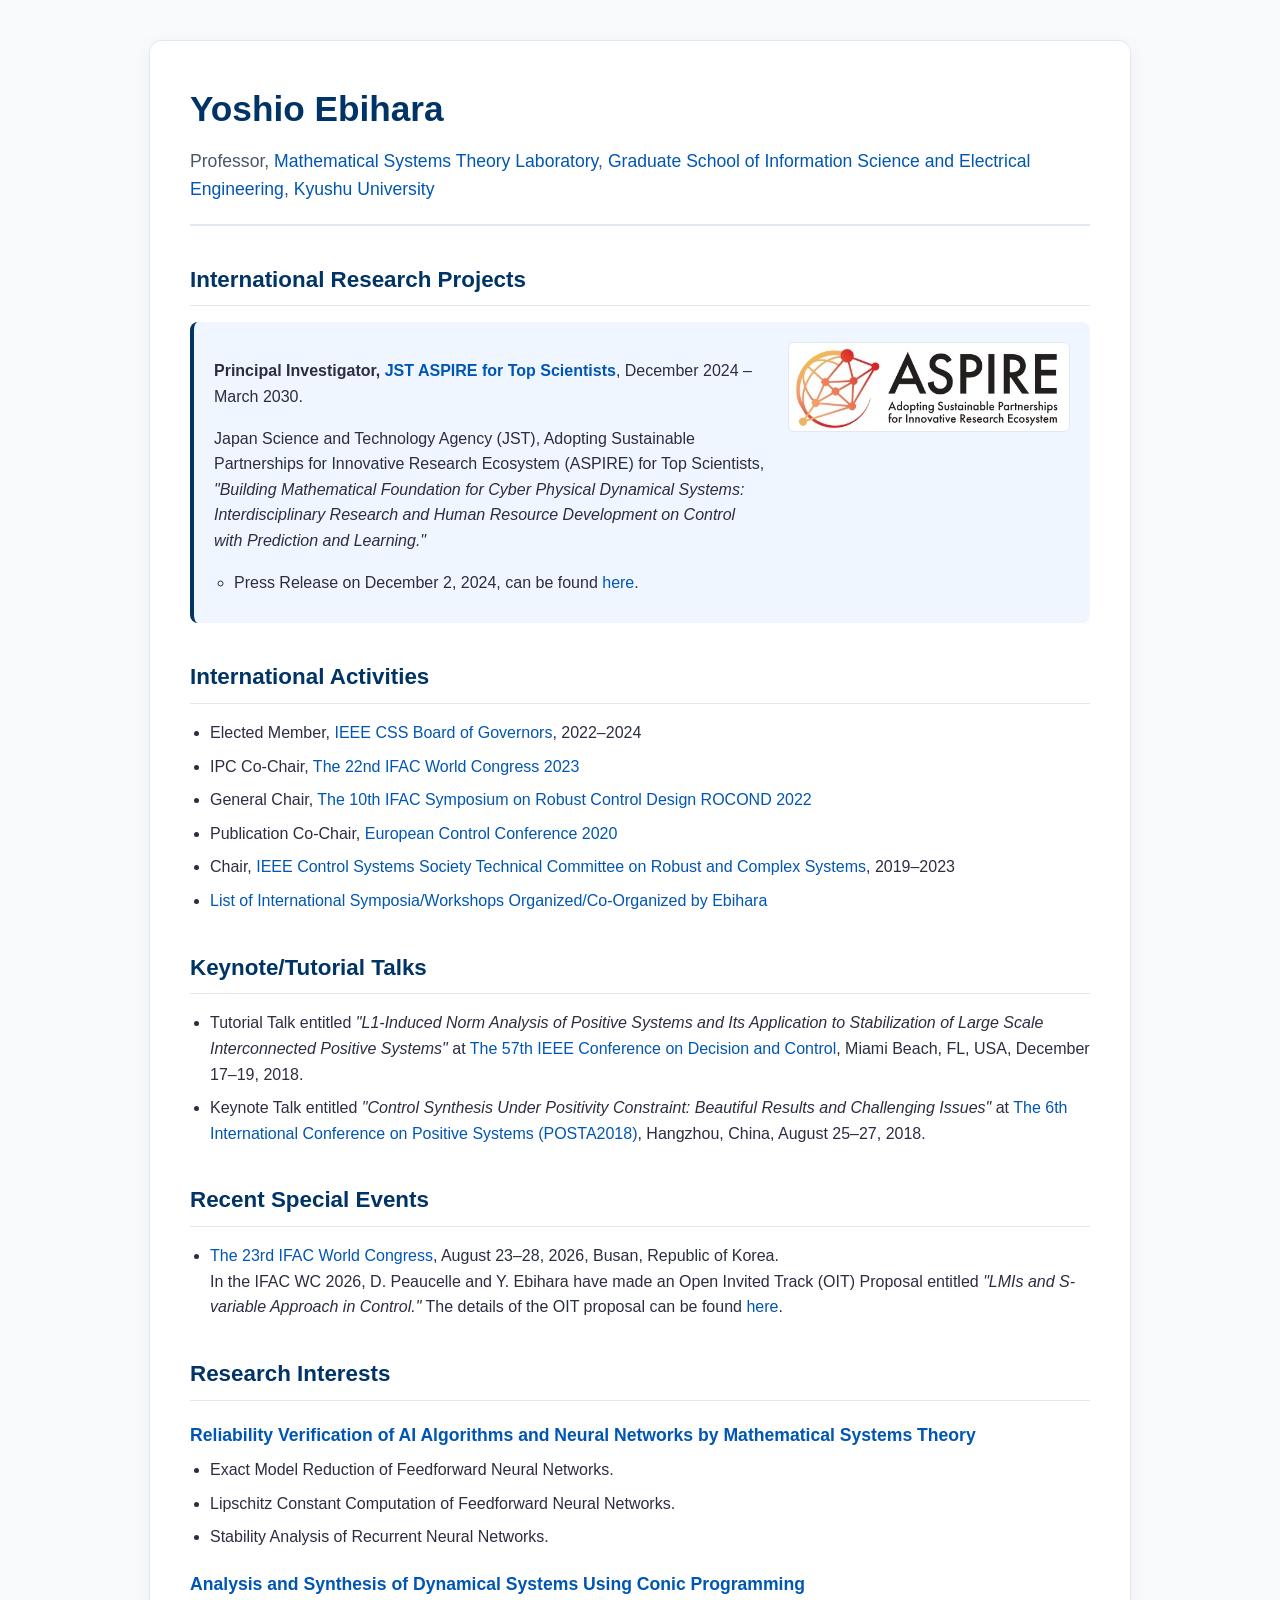
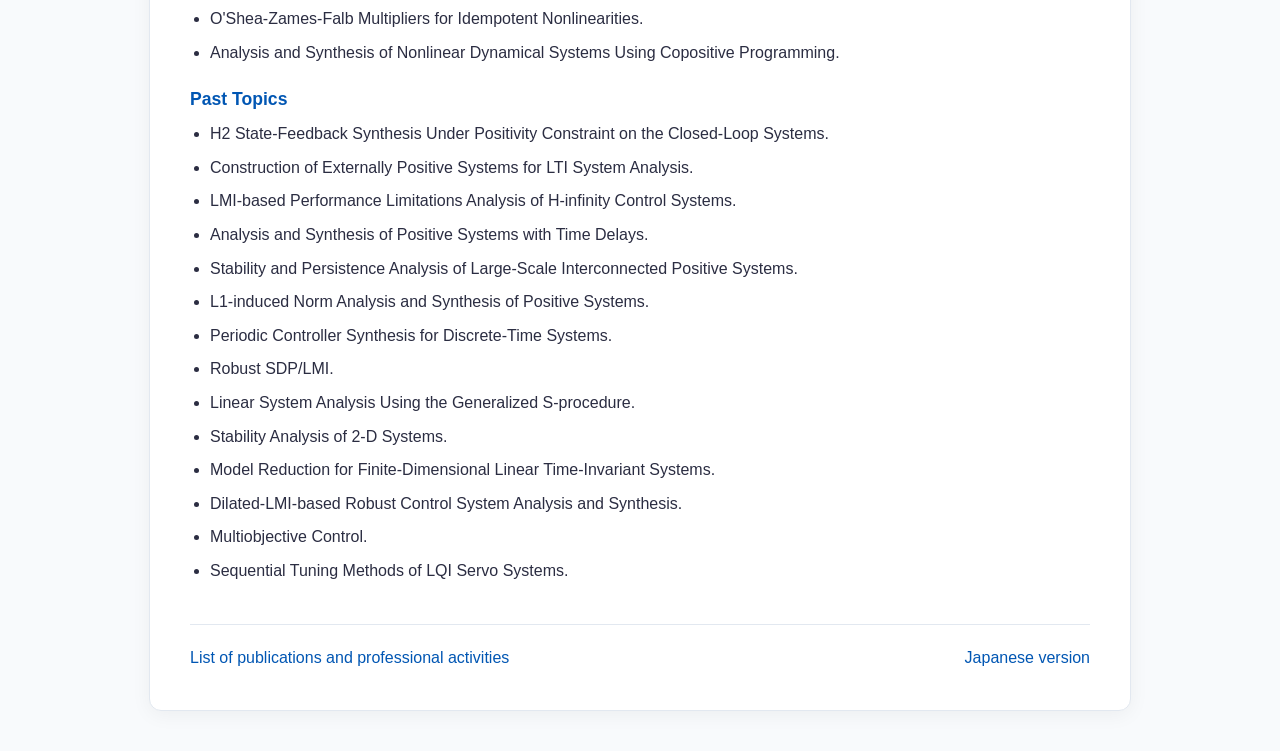
==== index.html @ e550b09a "Add files via upload" ====
<!DOCTYPE html>
<html lang="en">
<head>
    <meta charset="UTF-8">
    <meta name="viewport" content="width=device-width, initial-scale=1.0">
    <title>Yoshio Ebihara - Kyushu University</title>
    <style>
        :root {
            --primary-color: #003366;
            --secondary-color: #0056b3;
            --text-color: #2b2d42;
            --bg-color: #f8fafc;
            --card-bg: #ffffff;
            --border-color: #e2e8f0;
            --accent-bg: #eff6ff;
        }

        body {
            font-family: -apple-system, BlinkMacSystemFont, "Segoe UI", Roboto, "Helvetica Neue", Arial, sans-serif;
            background-color: var(--bg-color);
            color: var(--text-color);
            line-height: 1.6;
            margin: 0;
            padding: 40px 20px;
        }

        .container {
            max-width: 900px;
            margin: 0 auto;
            background: var(--card-bg);
            padding: 40px;
            border-radius: 12px;
            box-shadow: 0 4px 20px rgba(0, 0, 0, 0.05);
            border: 1px solid var(--border-color);
        }

        header {
            border-bottom: 2px solid var(--border-color);
            padding-bottom: 20px;
            margin-bottom: 30px;
        }

        h1 {
            color: var(--primary-color);
            font-size: 2.2rem;
            margin: 0 0 10px 0;
        }

        .title-info {
            font-size: 1.1rem;
            color: #4a5568;
            margin: 0;
        }

        h2 {
            color: var(--primary-color);
            border-bottom: 1px solid var(--border-color);
            padding-bottom: 8px;
            margin-top: 36px;
            margin-bottom: 16px;
            font-size: 1.4rem;
        }

        h3 {
            color: var(--secondary-color);
            font-size: 1.1rem;
            margin-top: 20px;
            margin-bottom: 8px;
        }

        a {
            color: var(--secondary-color);
            text-decoration: none;
            transition: color 0.2s;
        }

        a:hover {
            text-decoration: underline;
        }

        /* Responsive Layout for Project Card */
        .project-card {
            display: flex;
            gap: 20px;
            align-items: flex-start;
            background: var(--accent-bg);
            padding: 20px;
            border-radius: 8px;
            border-left: 4px solid var(--primary-color);
        }

        .project-content {
            flex: 1;
        }

        .project-img {
            max-width: 280px;
            width: 100%;
            height: auto;
            border-radius: 6px;
            border: 1px solid var(--border-color);
        }

        ul {
            padding-left: 20px;
            margin: 8px 0;
        }

        li {
            margin-bottom: 8px;
        }

        .sub-list {
            list-style-type: circle;
            margin-top: 4px;
        }

        .footer-nav {
            margin-top: 40px;
            padding-top: 20px;
            border-top: 1px solid var(--border-color);
            display: flex;
            gap: 20px;
            justify-content: space-between;
            font-weight: 500;
        }

        @media (max-width: 768px) {
            .container {
                padding: 20px;
            }
            .project-card {
                flex-direction: column-reverse;
            }
            .project-img {
                max-width: 100%;
            }
            .footer-nav {
                flex-direction: column;
                gap: 10px;
            }
        }
    </style>
</head>
<body>

<div class="container">

    <header>
        <h1>Yoshio Ebihara</h1>
        <p class="title-info">
            Professor, 
            <a href="https://ctrl.ees.kyushu-u.ac.jp/en/index.html">Mathematical Systems Theory Laboratory</a>, 
            <a href="https://www.isee.kyushu-u.ac.jp/e/">Graduate School of Information Science and Electrical Engineering</a>, 
            <a href="http://www.kyushu-u.ac.jp/en/">Kyushu University</a>
        </p>
    </header>

    <main>
        <!-- International Research Projects -->
        <section>
            <h2>International Research Projects</h2>
            <div class="project-card">
                <div class="project-content">
                    <p><strong>Principal Investigator, <a href="https://www.jst.go.jp/aspire/en/about_en.html">JST ASPIRE for Top Scientists</a></strong>, December 2024 – March 2030.</p>
                    <p>Japan Science and Technology Agency (JST), Adopting Sustainable Partnerships for Innovative Research Ecosystem (ASPIRE) for Top Scientists,<br>
                    <em>"Building Mathematical Foundation for Cyber Physical Dynamical Systems: Interdisciplinary Research and Human Resource Development on Control with Prediction and Learning."</em></p>
                    <ul class="sub-list">
                        <li>Press Release on December 2, 2024, can be found <a href="https://www.jst.go.jp/pr/info/info1737/index_e.html">here</a>.</li>
                    </ul>
                </div>
                <img src="logo_ENG.jpg" alt="ASPIRE Logo" class="project-img">
            </div>
        </section>

        <!-- International Activities -->
        <section>
            <h2>International Activities</h2>
            <ul>
                <li>Elected Member, <a href="http://ieeecss.org/committee/board-of-governors">IEEE CSS Board of Governors</a>, 2022–2024</li>
                <li>IPC Co-Chair, <a href="https://www.ifac2023.org/">The 22nd IFAC World Congress 2023</a></li>
                <li>General Chair, <a href="https://www.sciencedirect.com/journal/ifac-papersonline/vol/55/issue/25">The 10th IFAC Symposium on Robust Control Design ROCOND 2022</a></li>
                <li>Publication Co-Chair, <a href="https://ieeexplore.ieee.org/xpl/conhome/9137088/proceeding">European Control Conference 2020</a></li>
                <li>Chair, <a href="http://ieeecss.org/technical-committee/robust-complex-systems">IEEE Control Systems Society Technical Committee on Robust and Complex Systems</a>, 2019–2023</li>
                <li><a href="ws.html">List of International Symposia/Workshops Organized/Co-Organized by Ebihara</a></li>
            </ul>
        </section>

        <!-- Keynote/Tutorial Talks -->
        <section>
            <h2>Keynote/Tutorial Talks</h2>
            <ul>
                <li>
                    Tutorial Talk entitled <em>"L1-Induced Norm Analysis of Positive Systems and Its Application to Stabilization of Large Scale Interconnected Positive Systems"</em> at 
                    <a href="https://cdc2018.ieeecss.org/program.php">The 57th IEEE Conference on Decision and Control</a>, Miami Beach, FL, USA, December 17–19, 2018.
                </li>
                <li>
                    Keynote Talk entitled <em>"Control Synthesis Under Positivity Constraint: Beautiful Results and Challenging Issues"</em> at 
                    <a href="./WS/POSTA2018.pdf">The 6th International Conference on Positive Systems (POSTA2018)</a>, Hangzhou, China, August 25–27, 2018.
                </li>
            </ul>
        </section>

        <!-- Recent Special Events -->
        <section>
            <h2>Recent Special Events</h2>
            <ul>
                <li>
                    <a href="https://www.ifac2026.org/">The 23rd IFAC World Congress</a>, August 23–28, 2026, Busan, Republic of Korea.
                    <br>In the IFAC WC 2026, D. Peaucelle and Y. Ebihara have made an Open Invited Track (OIT) Proposal entitled <em>"LMIs and S-variable Approach in Control."</em> The details of the OIT proposal can be found <a href="IFACWC2026OIT.html">here</a>.
                </li>
            </ul>
        </section>

        <!-- Research Interests -->
        <section>
            <h2>Research Interests</h2>
            
            <h3>Reliability Verification of AI Algorithms and Neural Networks by Mathematical Systems Theory</h3>
            <ul>
                <li>Exact Model Reduction of Feedforward Neural Networks.</li>
                <li>Lipschitz Constant Computation of Feedforward Neural Networks.</li>
                <li>Stability Analysis of Recurrent Neural Networks.</li>
            </ul>

            <h3>Analysis and Synthesis of Dynamical Systems Using Conic Programming</h3>
            <ul>
                <li>O'Shea-Zames-Falb Multipliers for Idempotent Nonlinearities.</li>
                <li>Analysis and Synthesis of Nonlinear Dynamical Systems Using Copositive Programming.</li>
            </ul>

            <h3>Past Topics</h3>
            <ul>
                <li>H2 State-Feedback Synthesis Under Positivity Constraint on the Closed-Loop Systems.</li>
                <li>Construction of Externally Positive Systems for LTI System Analysis.</li>
                <li>LMI-based Performance Limitations Analysis of H-infinity Control Systems.</li>
                <li>Analysis and Synthesis of Positive Systems with Time Delays.</li>
                <li>Stability and Persistence Analysis of Large-Scale Interconnected Positive Systems.</li>
                <li>L1-induced Norm Analysis and Synthesis of Positive Systems.</li>
                <li>Periodic Controller Synthesis for Discrete-Time Systems.</li>
                <li>Robust SDP/LMI.</li>
                <li>Linear System Analysis Using the Generalized S-procedure.</li>
                <li>Stability Analysis of 2-D Systems.</li>
                <li>Model Reduction for Finite-Dimensional Linear Time-Invariant Systems.</li>
                <li>Dilated-LMI-based Robust Control System Analysis and Synthesis.</li>
                <li>Multiobjective Control.</li>
                <li>Sequential Tuning Methods of LQI Servo Systems.</li>
            </ul>
        </section>
    </main>

    <footer class="footer-nav">
        <a href="achievements.html">List of publications and professional activities</a>
        <a href="index-j.html">Japanese version</a>
    </footer>

</div>

</body>
</html>
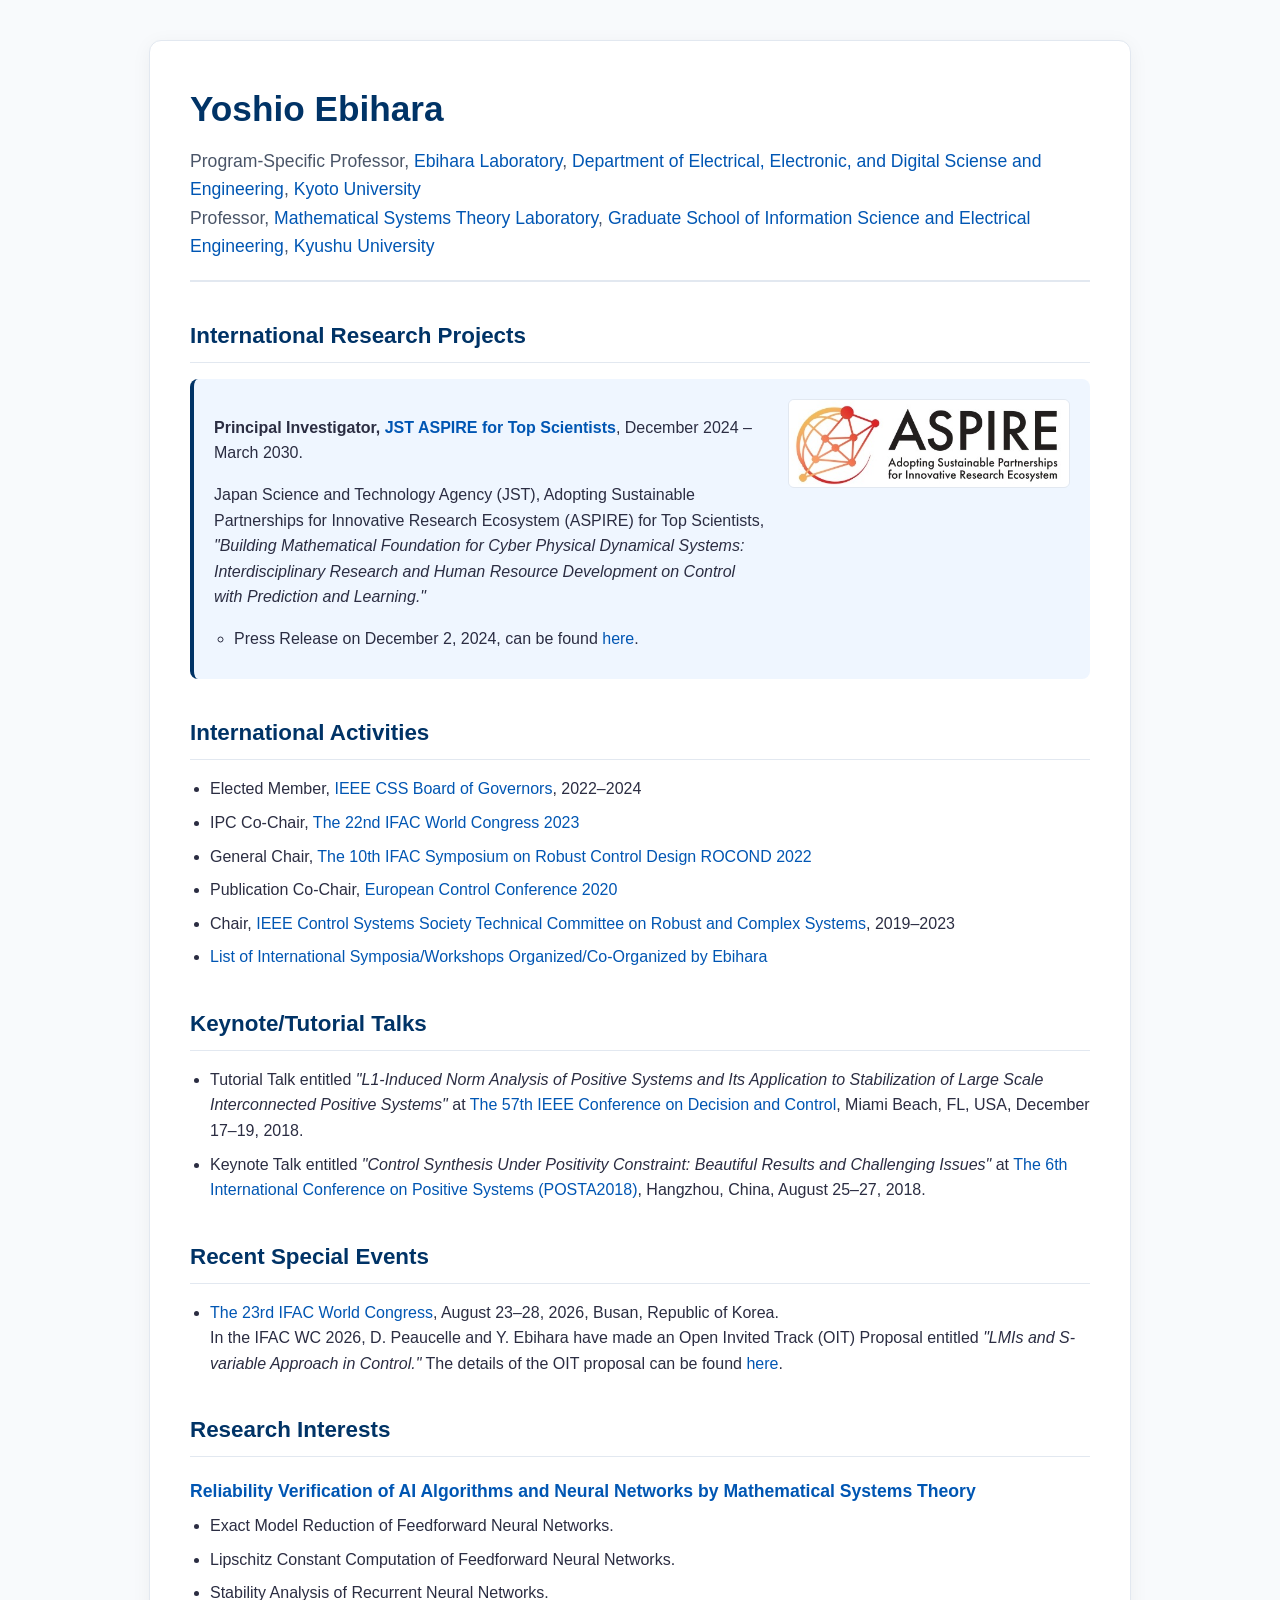
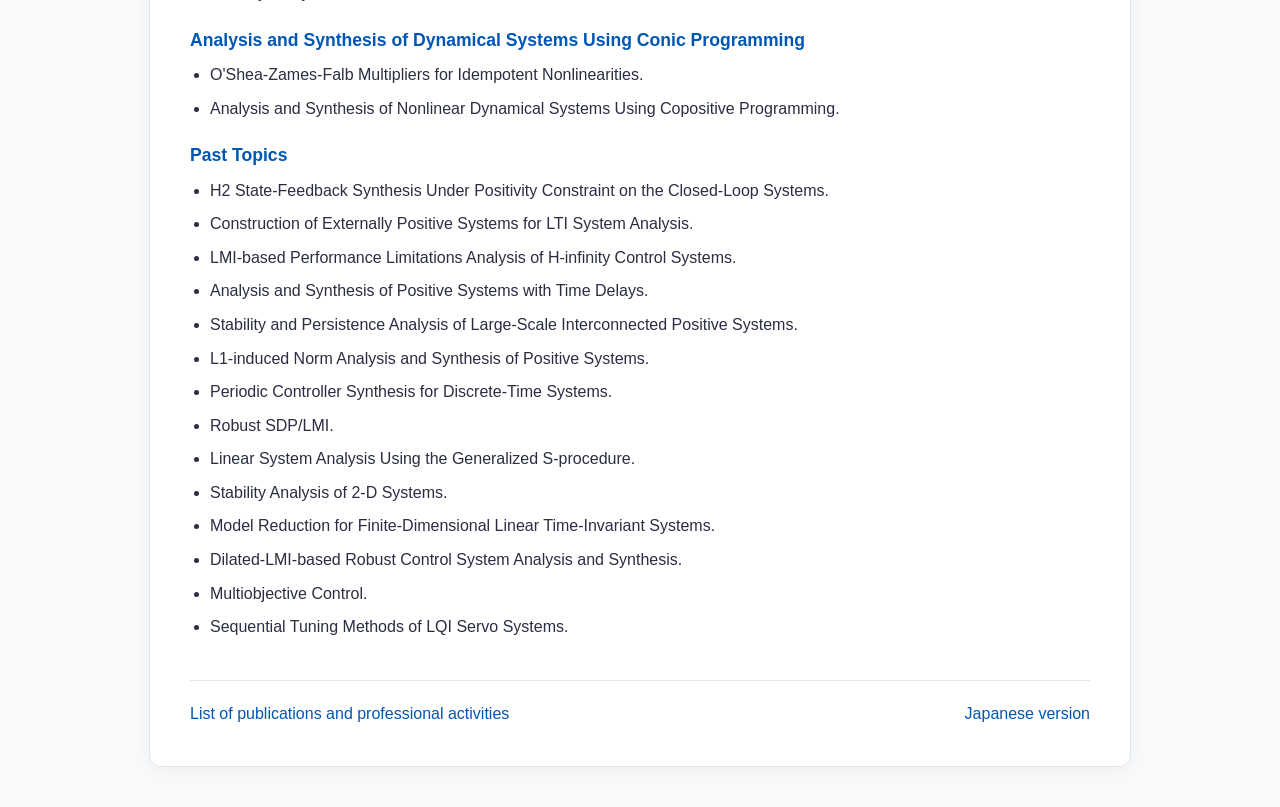
==== commit 06503bc2: "Add files via upload" ====
--- a/index.html
+++ b/index.html
@@ -149,6 +149,12 @@
     <header>
         <h1>Yoshio Ebihara</h1>
         <p class="title-info">
+            Program-Specific Professor, 
+            <a href="https://yoshio-ebihara.github.io/lab/en/index.html">Ebihara Laboratory</a>, 
+            <a href="https://www.ee.t.kyoto-u.ac.jp/en/information/overview">Department of Electrical, Electronic, and Digital Sciense and Engineering</a>, 
+            <a href="https://www.kyoto-u.ac.jp/en/">Kyoto University</a>
+        </p>
+        <p class="title-info">
             Professor, 
             <a href="https://ctrl.ees.kyushu-u.ac.jp/en/index.html">Mathematical Systems Theory Laboratory</a>, 
             <a href="https://www.isee.kyushu-u.ac.jp/e/">Graduate School of Information Science and Electrical Engineering</a>, 
@@ -257,4 +263,4 @@
 </div>
 
 </body>
-</html>+</html>
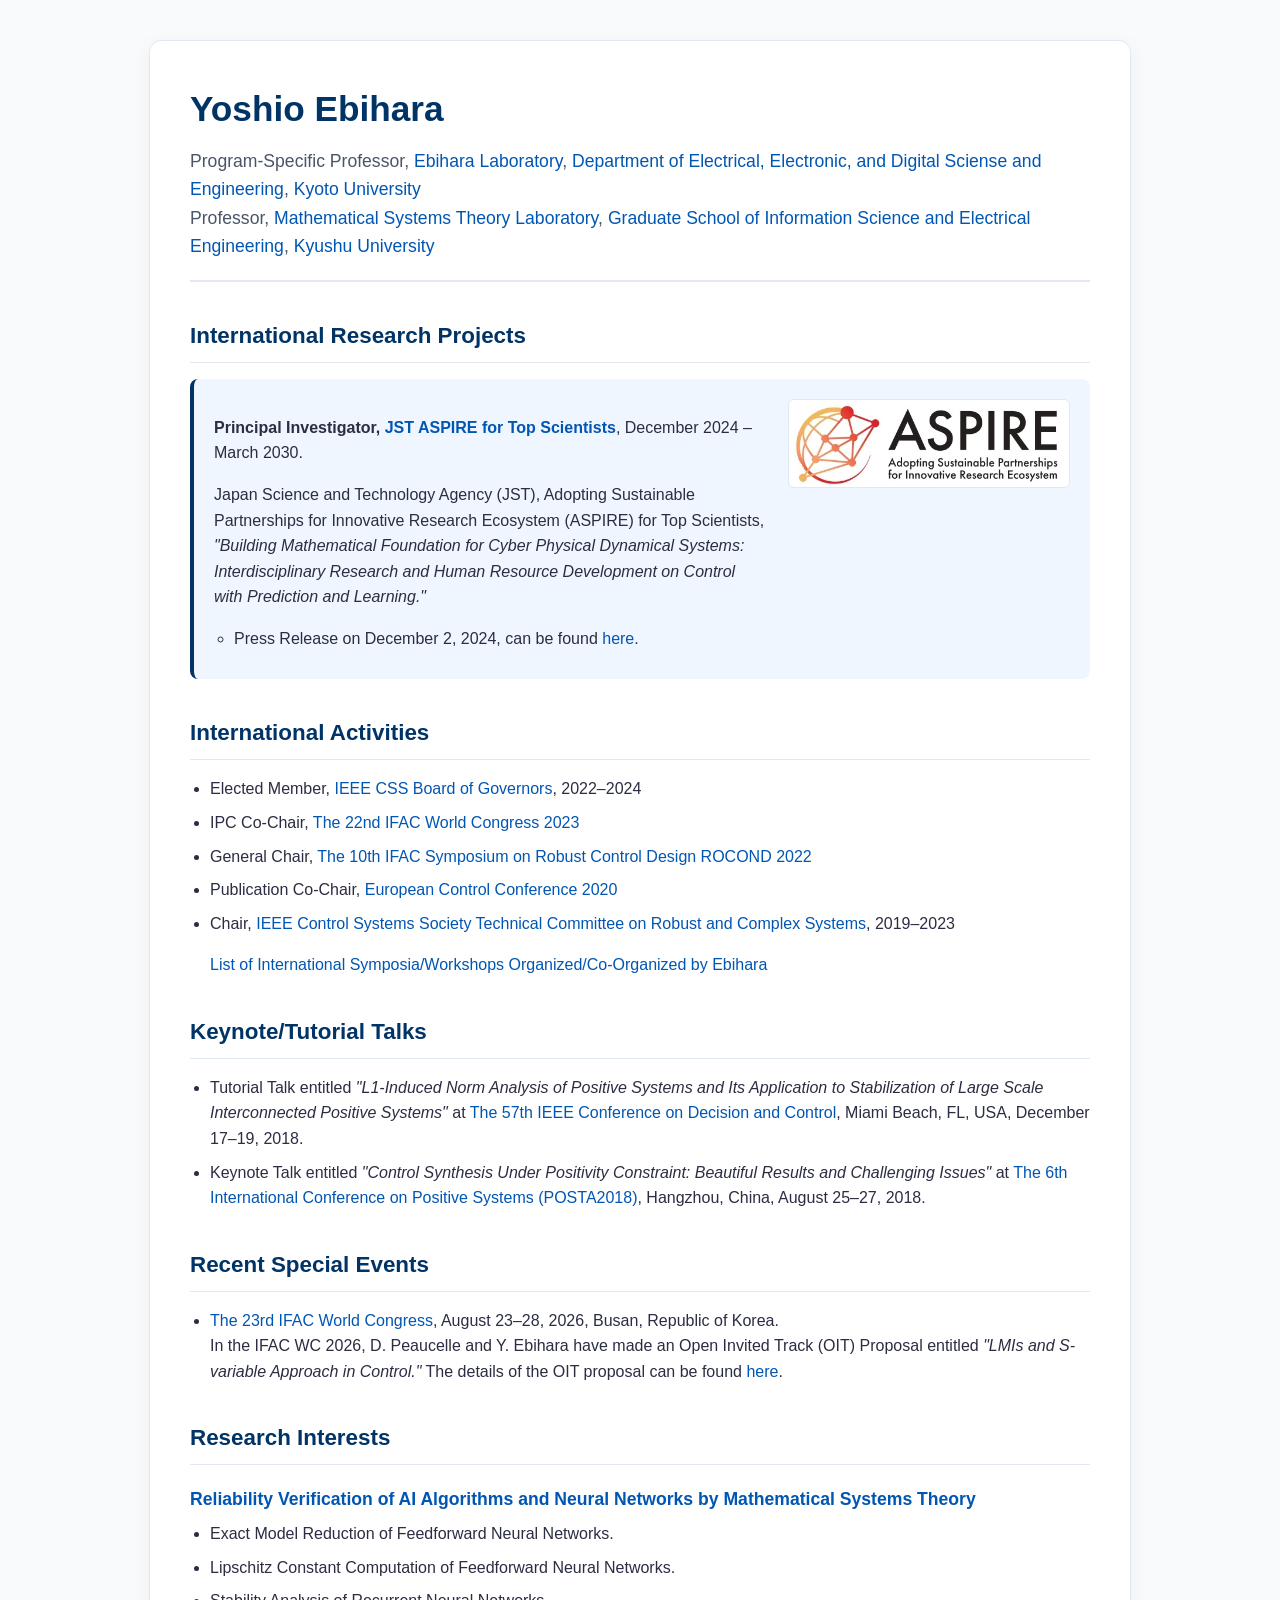
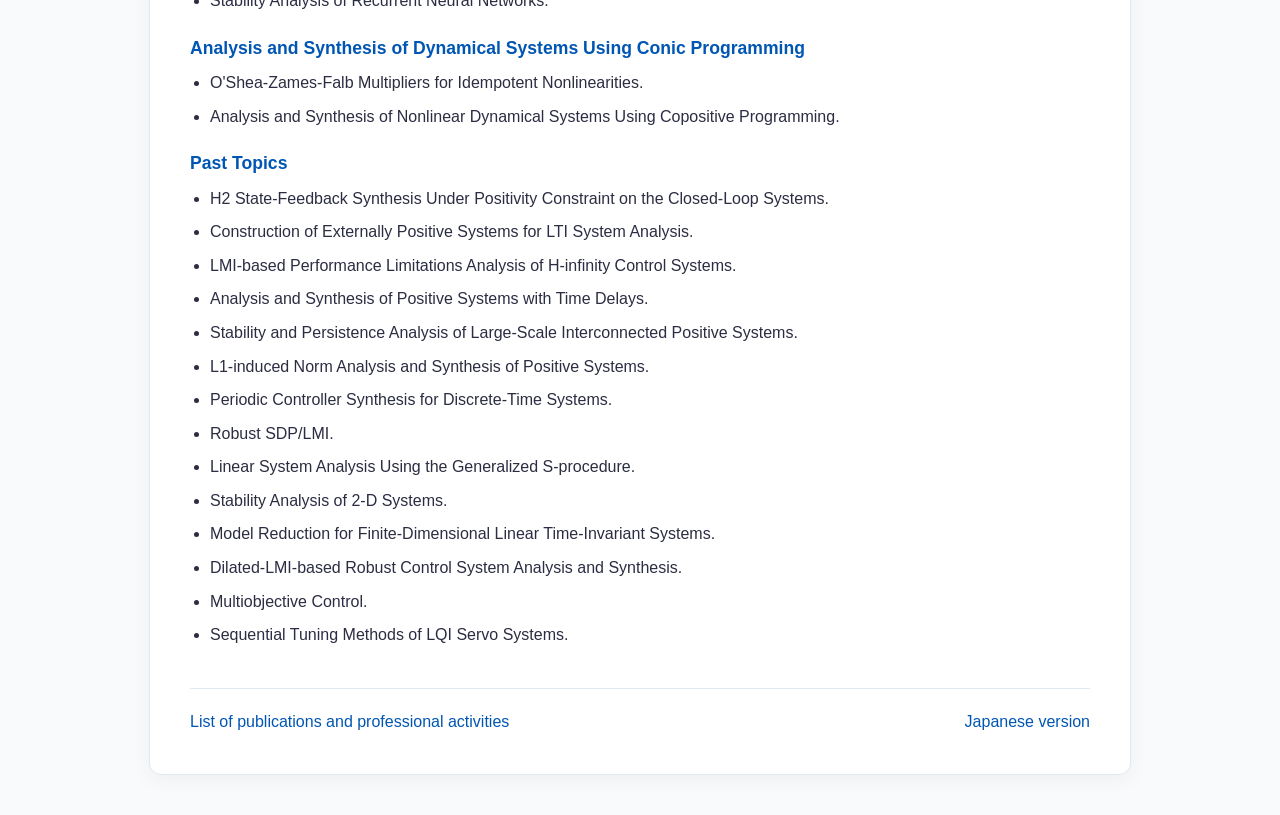
==== commit acf87b88: "Add files via upload" ====
--- a/index.html
+++ b/index.html
@@ -187,8 +187,8 @@
                 <li>IPC Co-Chair, <a href="https://www.ifac2023.org/">The 22nd IFAC World Congress 2023</a></li>
                 <li>General Chair, <a href="https://www.sciencedirect.com/journal/ifac-papersonline/vol/55/issue/25">The 10th IFAC Symposium on Robust Control Design ROCOND 2022</a></li>
                 <li>Publication Co-Chair, <a href="https://ieeexplore.ieee.org/xpl/conhome/9137088/proceeding">European Control Conference 2020</a></li>
-                <li>Chair, <a href="http://ieeecss.org/technical-committee/robust-complex-systems">IEEE Control Systems Society Technical Committee on Robust and Complex Systems</a>, 2019–2023</li>
-                <li><a href="ws.html">List of International Symposia/Workshops Organized/Co-Organized by Ebihara</a></li>
+                <li>Chair, <a href="http://ieeecss.org/technical-committee/robust-complex-systems">IEEE Control Systems Society Technical Committee on Robust and Complex Systems</a>, 2019–2023</li><p>
+                <a href="ws.html">List of International Symposia/Workshops Organized/Co-Organized by Ebihara</a>
             </ul>
         </section>
 
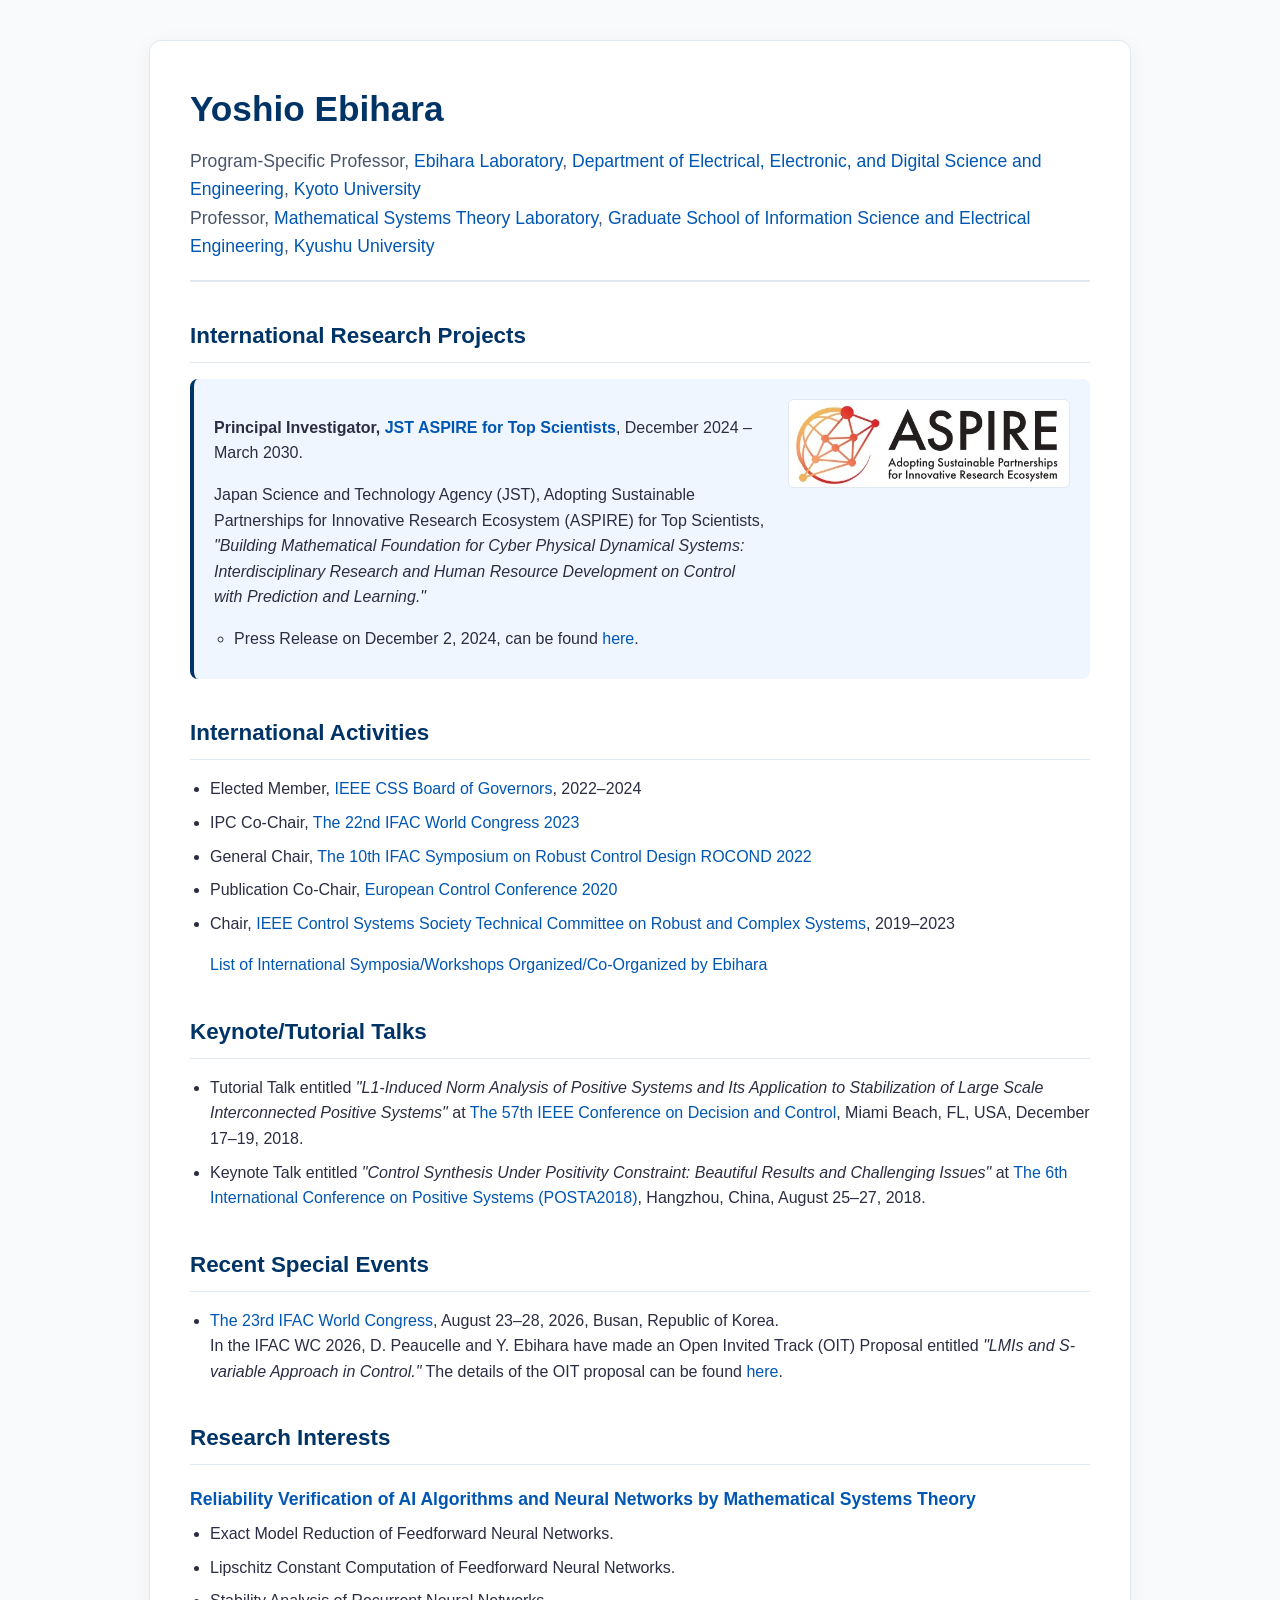
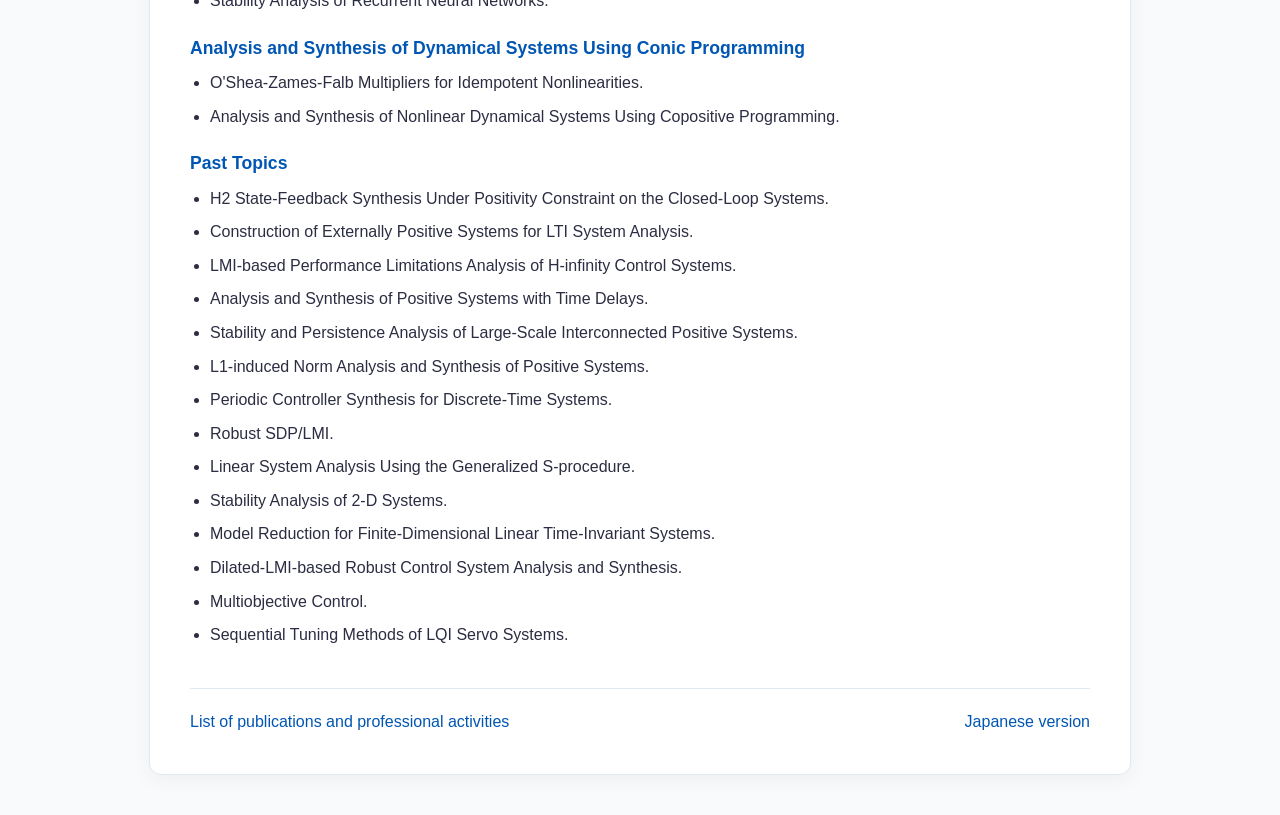
==== commit ed422f83: "Fix typo in department name in index.html" ====
--- a/index.html
+++ b/index.html
@@ -151,7 +151,7 @@
         <p class="title-info">
             Program-Specific Professor, 
             <a href="https://yoshio-ebihara.github.io/lab/en/index.html">Ebihara Laboratory</a>, 
-            <a href="https://www.ee.t.kyoto-u.ac.jp/en/information/overview">Department of Electrical, Electronic, and Digital Sciense and Engineering</a>, 
+            <a href="https://www.ee.t.kyoto-u.ac.jp/en/information/overview">Department of Electrical, Electronic, and Digital Science and Engineering</a>, 
             <a href="https://www.kyoto-u.ac.jp/en/">Kyoto University</a>
         </p>
         <p class="title-info">
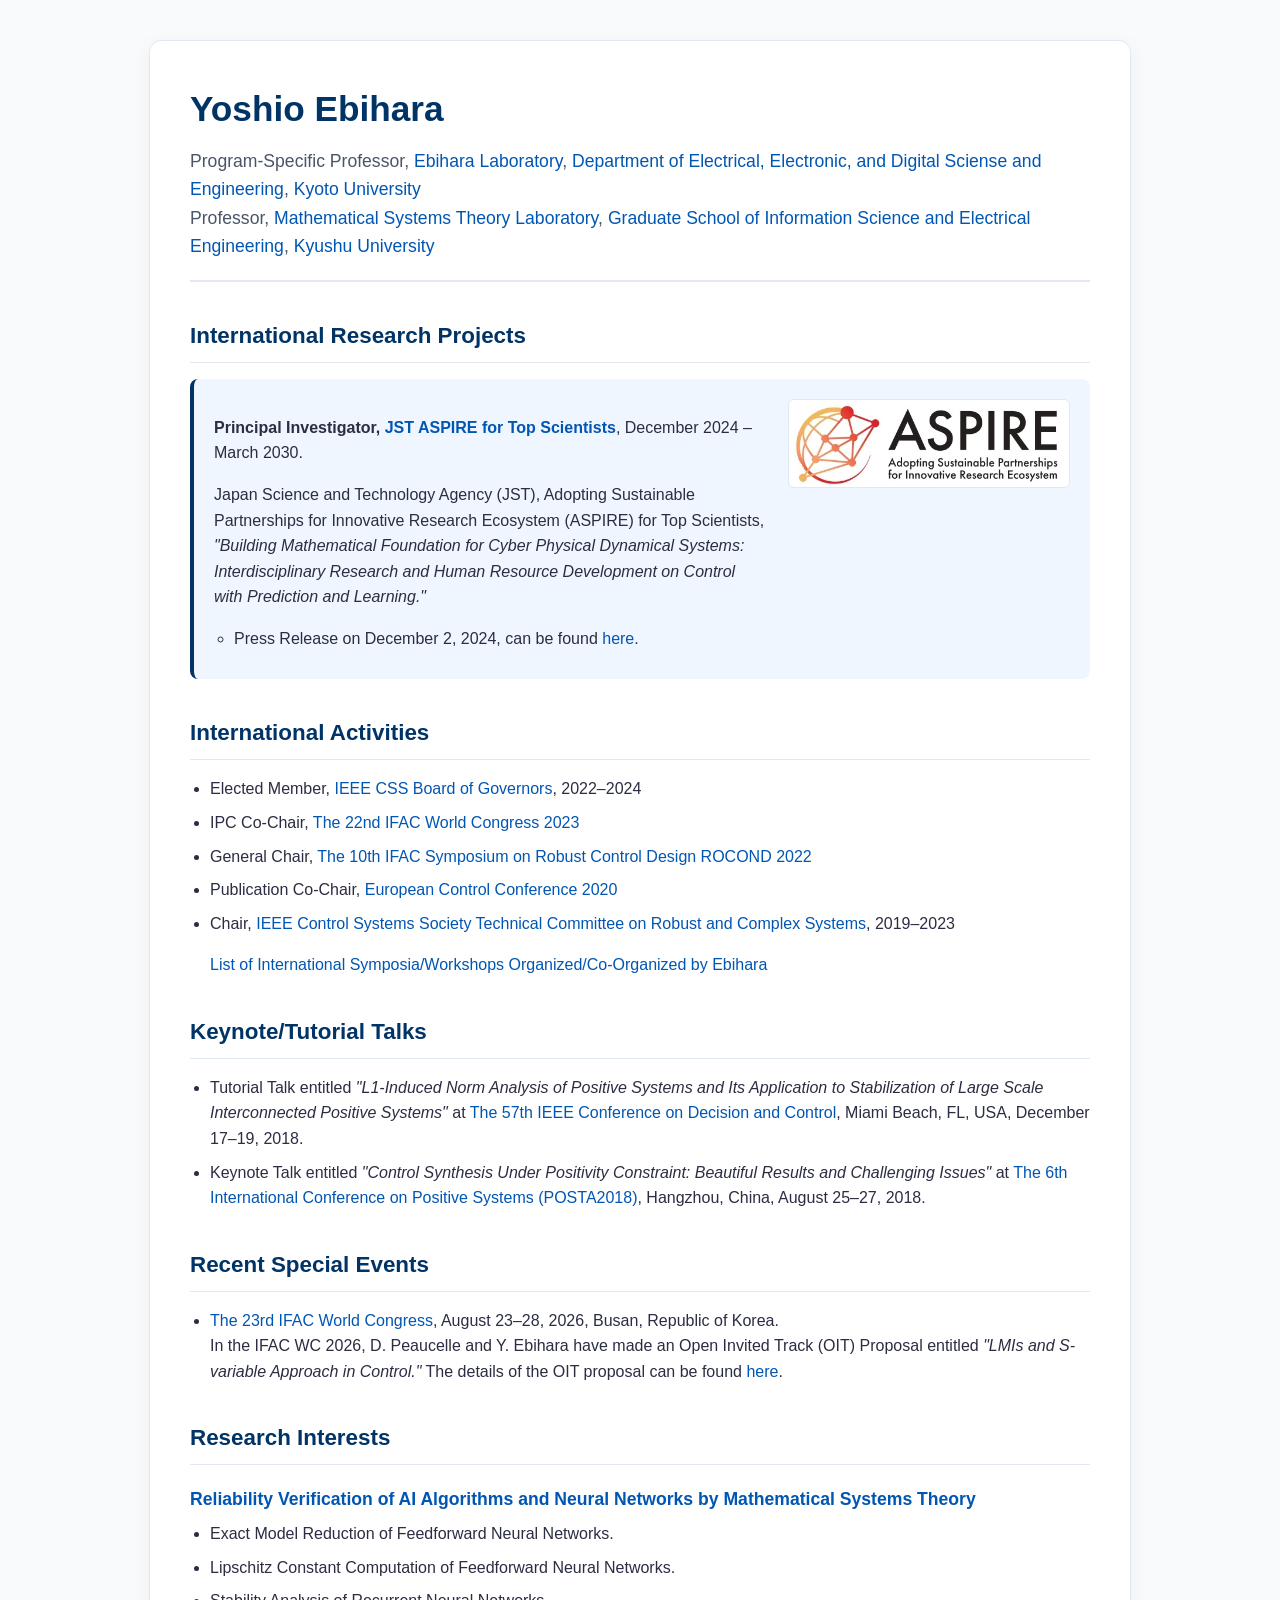
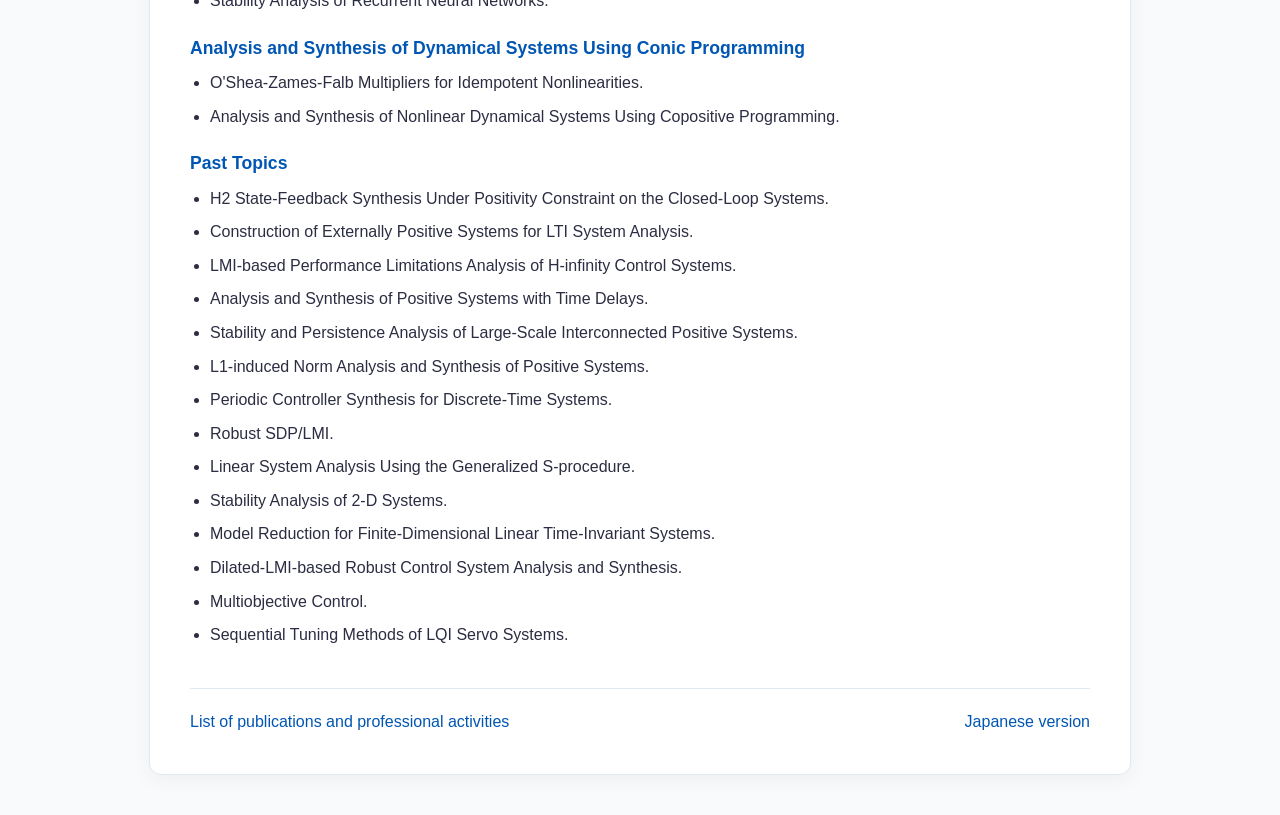
==== commit ce58b982: "Add files via upload" ====
--- a/index.html
+++ b/index.html
@@ -151,7 +151,7 @@
         <p class="title-info">
             Program-Specific Professor, 
             <a href="https://yoshio-ebihara.github.io/lab/en/index.html">Ebihara Laboratory</a>, 
-            <a href="https://www.ee.t.kyoto-u.ac.jp/en/information/overview">Department of Electrical, Electronic, and Digital Science and Engineering</a>, 
+            <a href="https://www.ee.t.kyoto-u.ac.jp/en/information/overview">Department of Electrical, Electronic, and Digital Sciense and Engineering</a>, 
             <a href="https://www.kyoto-u.ac.jp/en/">Kyoto University</a>
         </p>
         <p class="title-info">
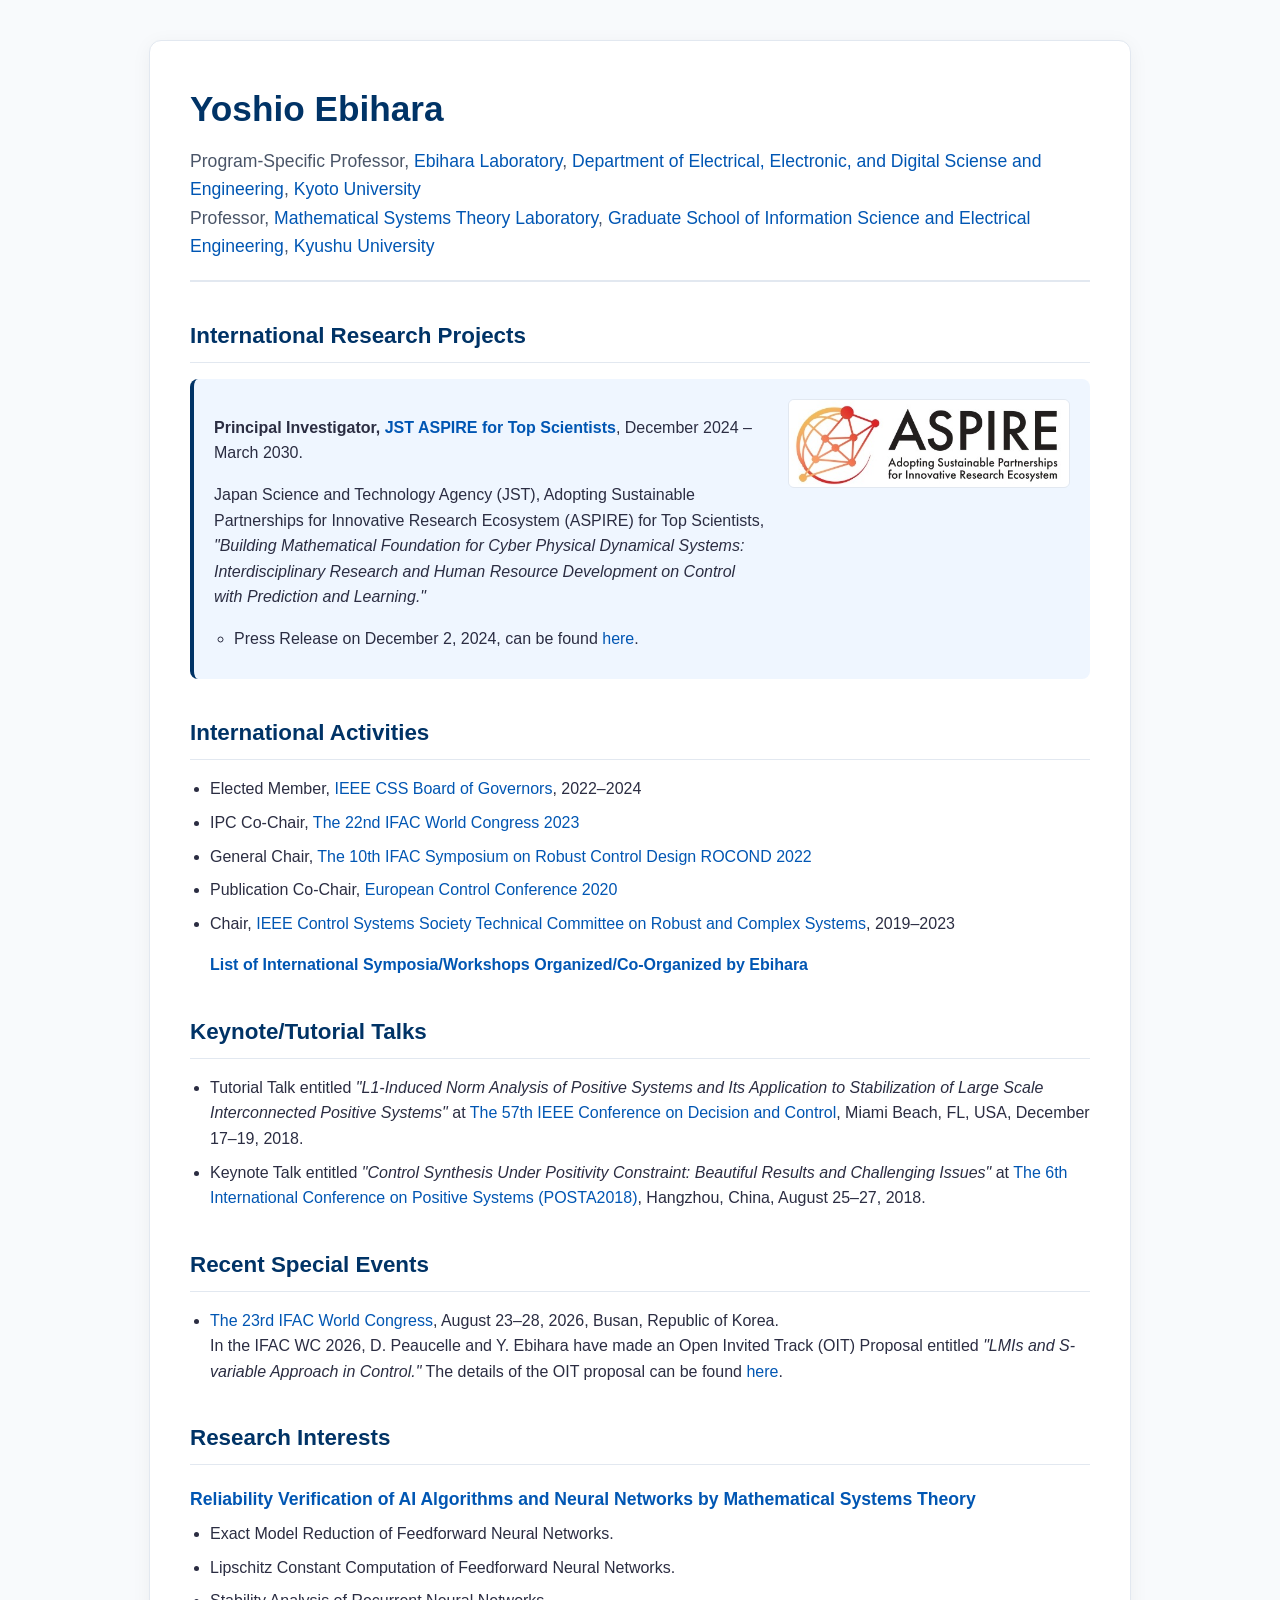
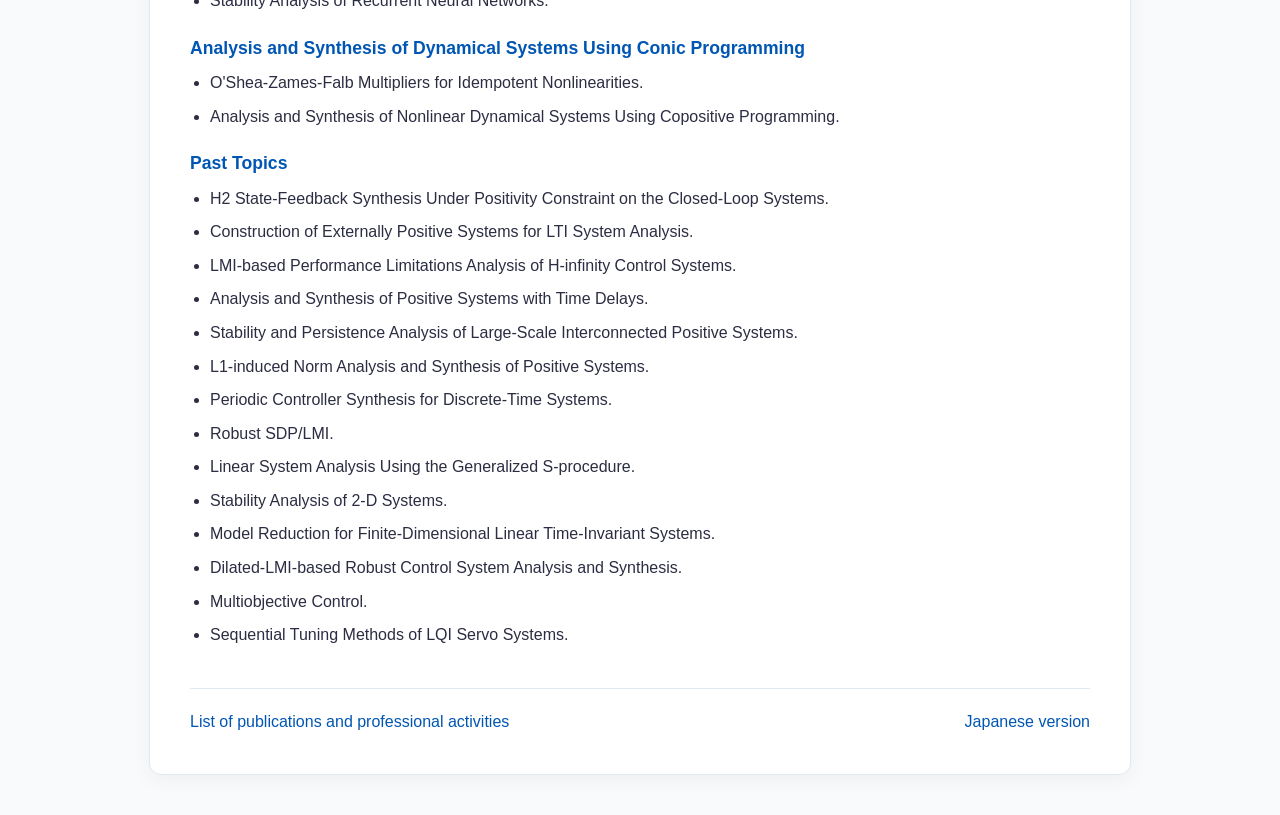
==== commit 73b4ee1b: "Add files via upload" ====
--- a/index.html
+++ b/index.html
@@ -188,7 +188,7 @@
                 <li>General Chair, <a href="https://www.sciencedirect.com/journal/ifac-papersonline/vol/55/issue/25">The 10th IFAC Symposium on Robust Control Design ROCOND 2022</a></li>
                 <li>Publication Co-Chair, <a href="https://ieeexplore.ieee.org/xpl/conhome/9137088/proceeding">European Control Conference 2020</a></li>
                 <li>Chair, <a href="http://ieeecss.org/technical-committee/robust-complex-systems">IEEE Control Systems Society Technical Committee on Robust and Complex Systems</a>, 2019–2023</li><p>
-                <a href="ws.html">List of International Symposia/Workshops Organized/Co-Organized by Ebihara</a>
+                <a href="ws.html"><strong>List of International Symposia/Workshops Organized/Co-Organized by Ebihara</strong></a>
             </ul>
         </section>
 
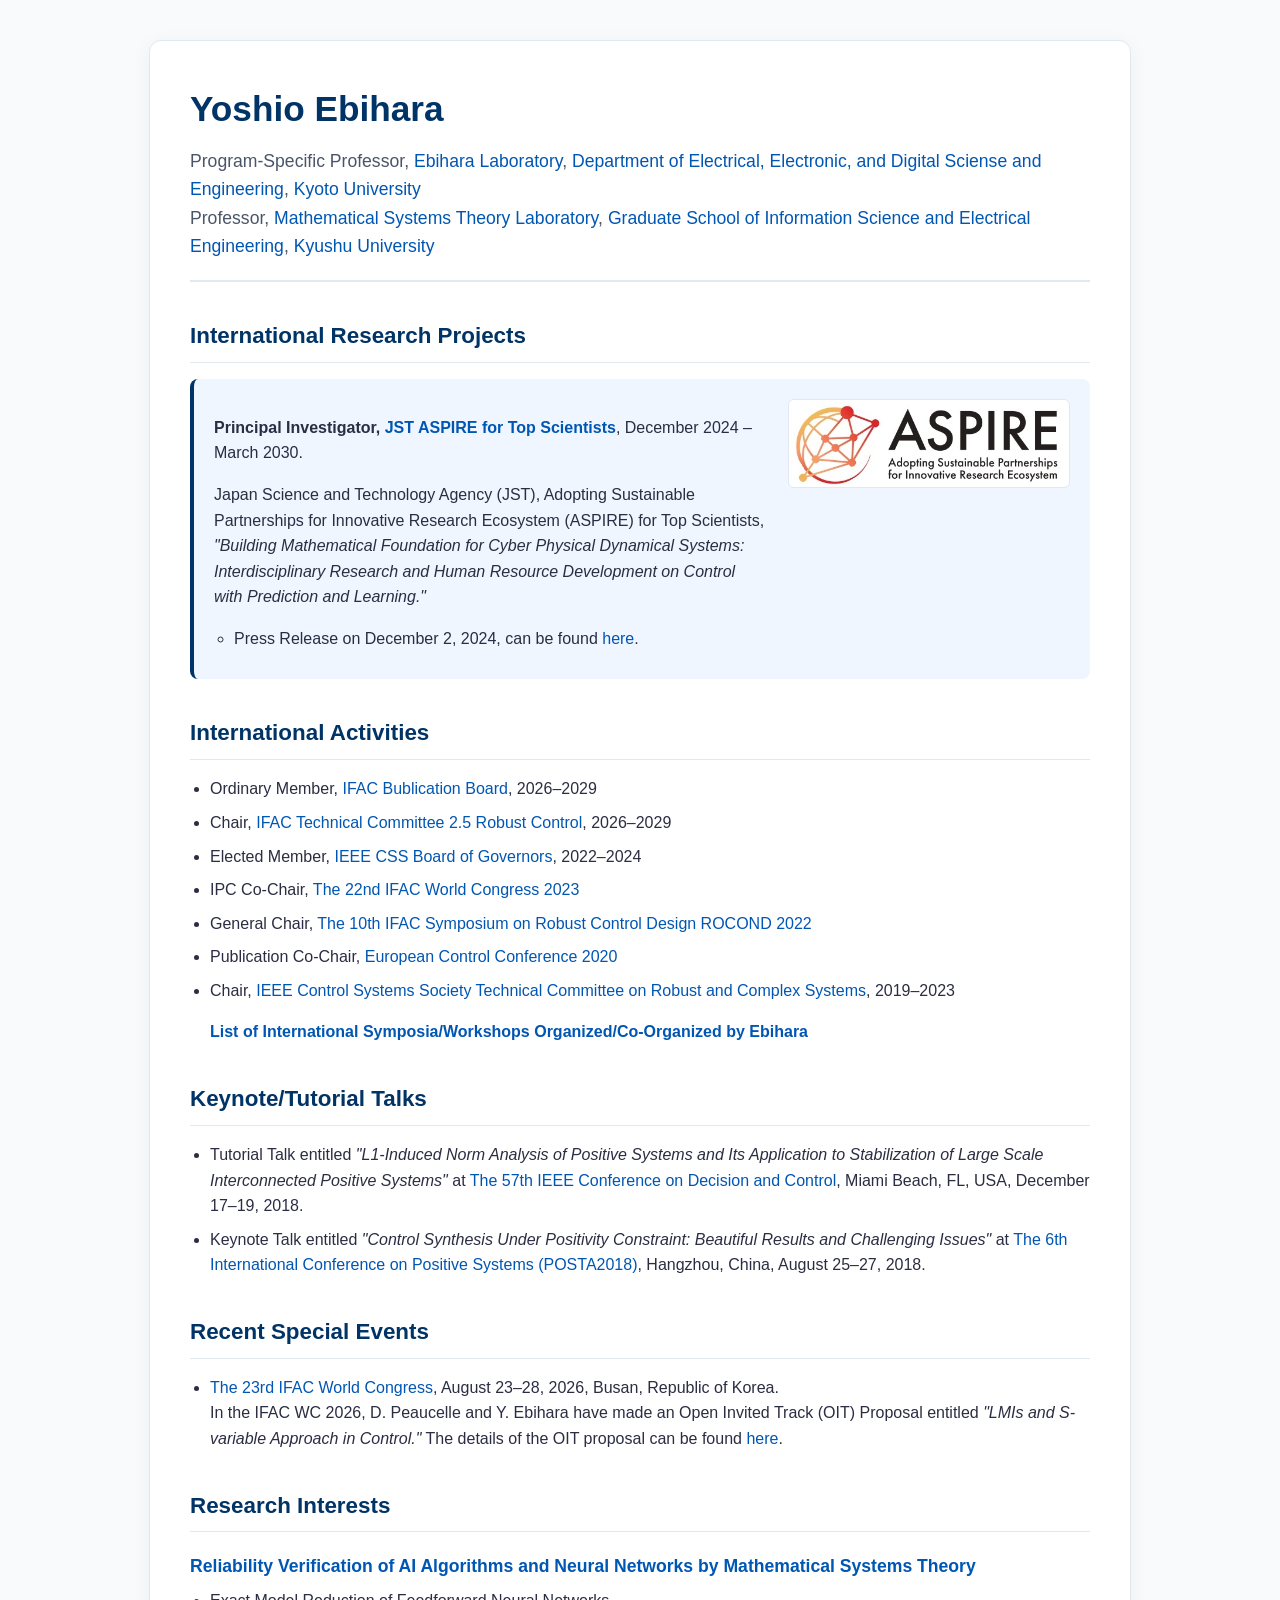
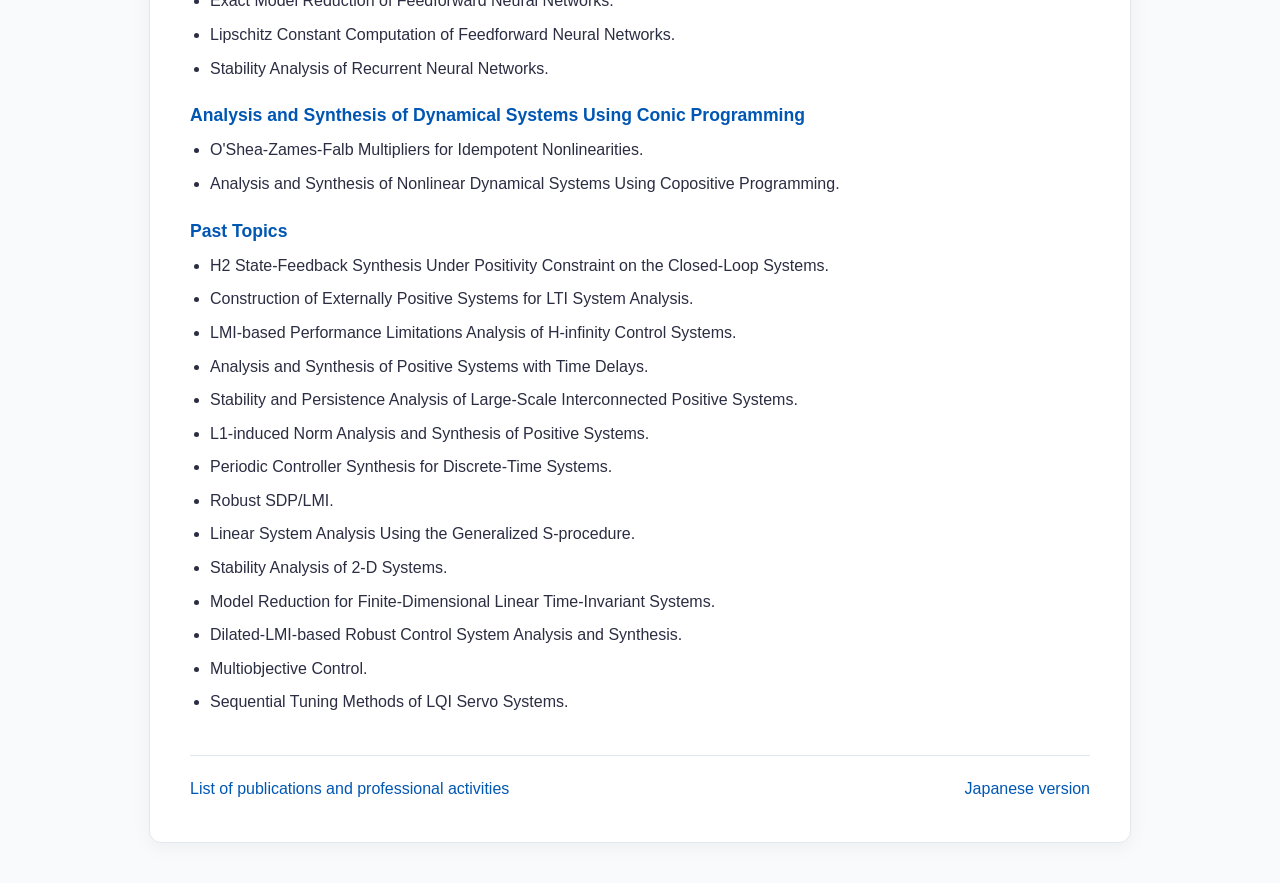
==== commit a84ccf0e: "Add files via upload" ====
--- a/index.html
+++ b/index.html
@@ -183,6 +183,8 @@
         <section>
             <h2>International Activities</h2>
             <ul>
+                <li>Ordinary Member, <a href="https://affiliates.ifac-control.org/affiliates/officials?category=publications-board&triennium=2026-2029">IFAC Bublication Board</a>, 2026–2029</li>
+                <li>Chair, <a href="https://affiliates.ifac-control.org/affiliates/officials?category=technical-committee-members&position_id=364">IFAC Technical Committee 2.5 Robust Control</a>, 2026–2029</li>
                 <li>Elected Member, <a href="http://ieeecss.org/committee/board-of-governors">IEEE CSS Board of Governors</a>, 2022–2024</li>
                 <li>IPC Co-Chair, <a href="https://www.ifac2023.org/">The 22nd IFAC World Congress 2023</a></li>
                 <li>General Chair, <a href="https://www.sciencedirect.com/journal/ifac-papersonline/vol/55/issue/25">The 10th IFAC Symposium on Robust Control Design ROCOND 2022</a></li>
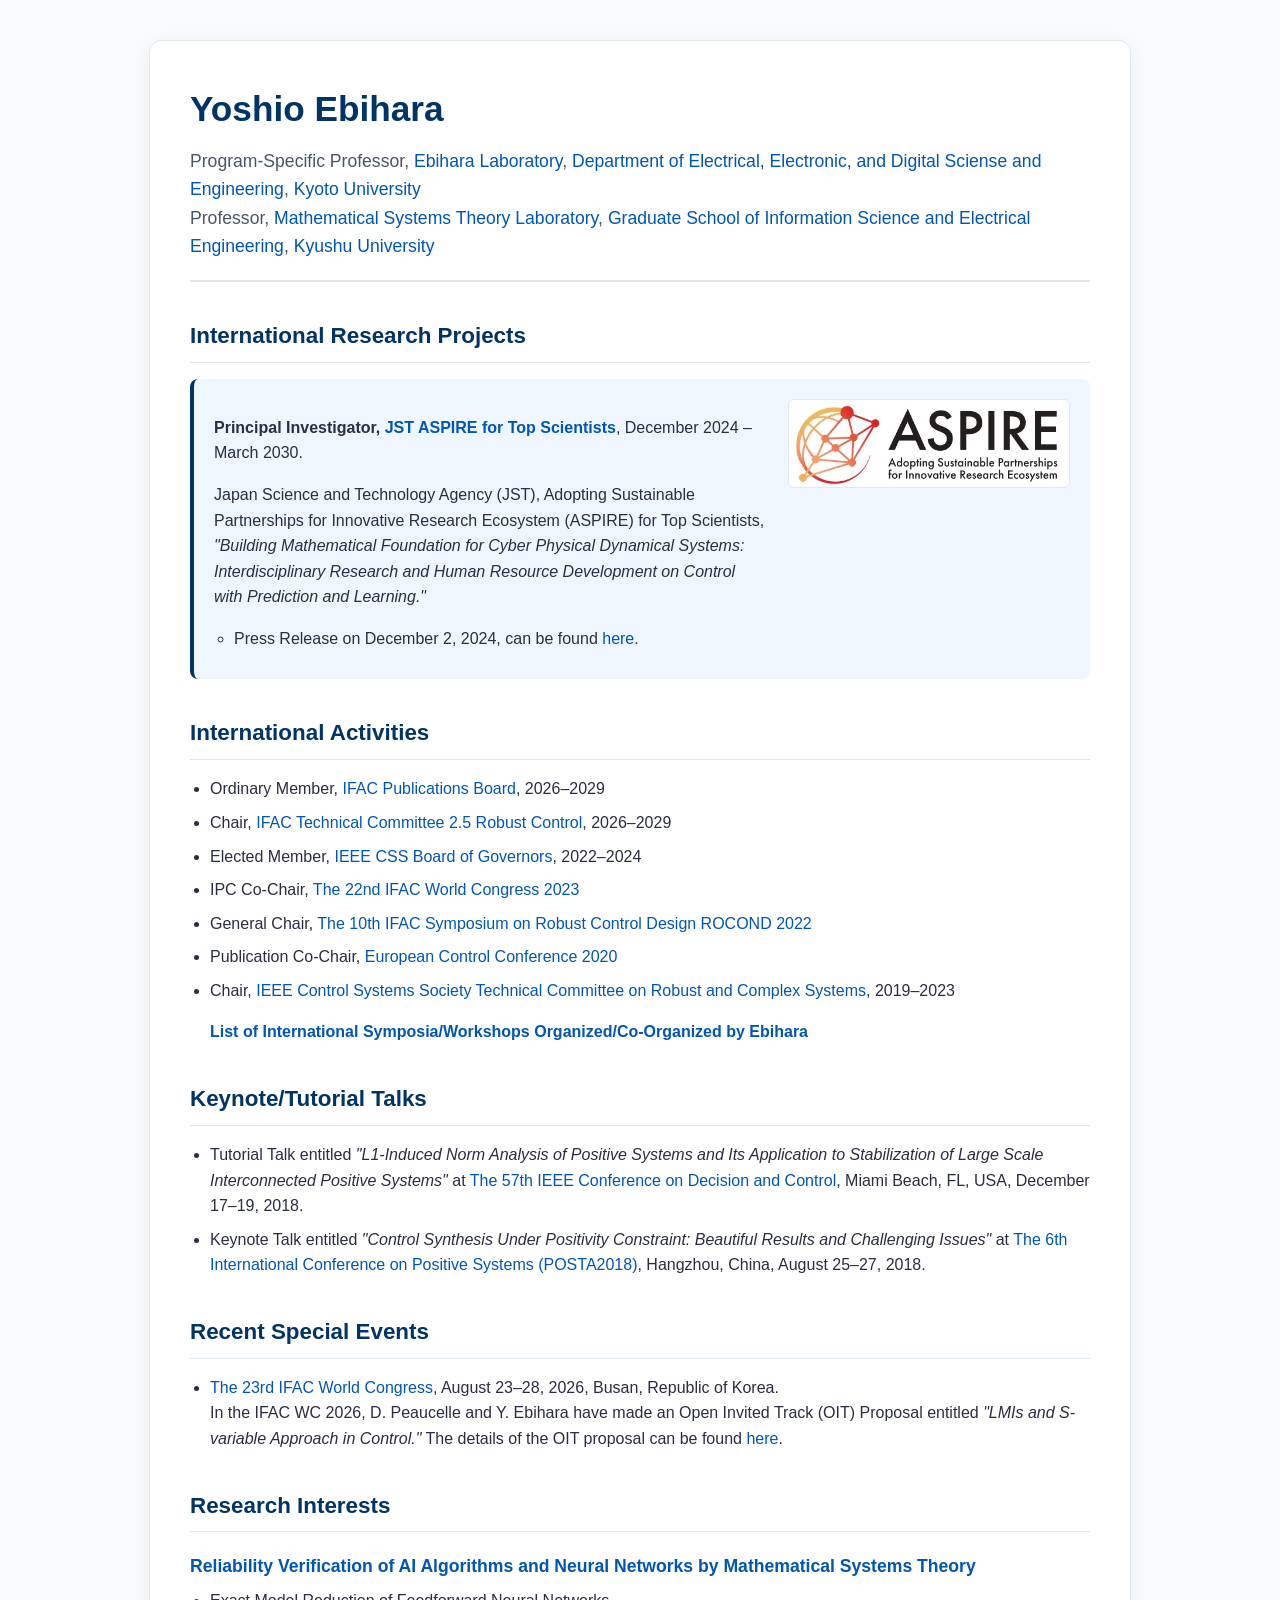
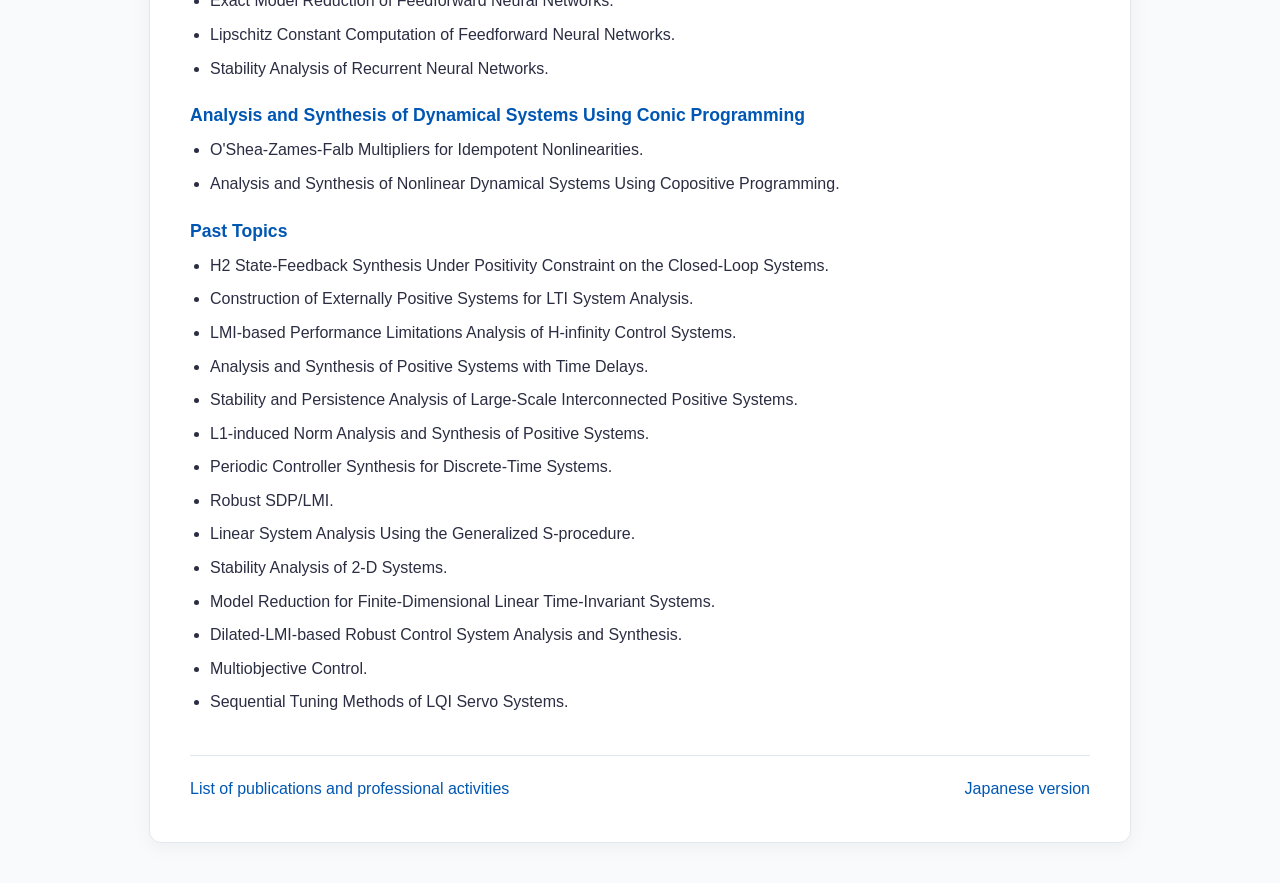
==== commit 4e4ef204: "Add files via upload" ====
--- a/index.html
+++ b/index.html
@@ -183,7 +183,7 @@
         <section>
             <h2>International Activities</h2>
             <ul>
-                <li>Ordinary Member, <a href="https://affiliates.ifac-control.org/affiliates/officials?category=publications-board&triennium=2026-2029">IFAC Bublication Board</a>, 2026–2029</li>
+                <li>Ordinary Member, <a href="https://affiliates.ifac-control.org/affiliates/officials?category=publications-board&triennium=2026-2029">IFAC Publications Board</a>, 2026–2029</li>
                 <li>Chair, <a href="https://affiliates.ifac-control.org/affiliates/officials?category=technical-committee-members&position_id=364">IFAC Technical Committee 2.5 Robust Control</a>, 2026–2029</li>
                 <li>Elected Member, <a href="http://ieeecss.org/committee/board-of-governors">IEEE CSS Board of Governors</a>, 2022–2024</li>
                 <li>IPC Co-Chair, <a href="https://www.ifac2023.org/">The 22nd IFAC World Congress 2023</a></li>
